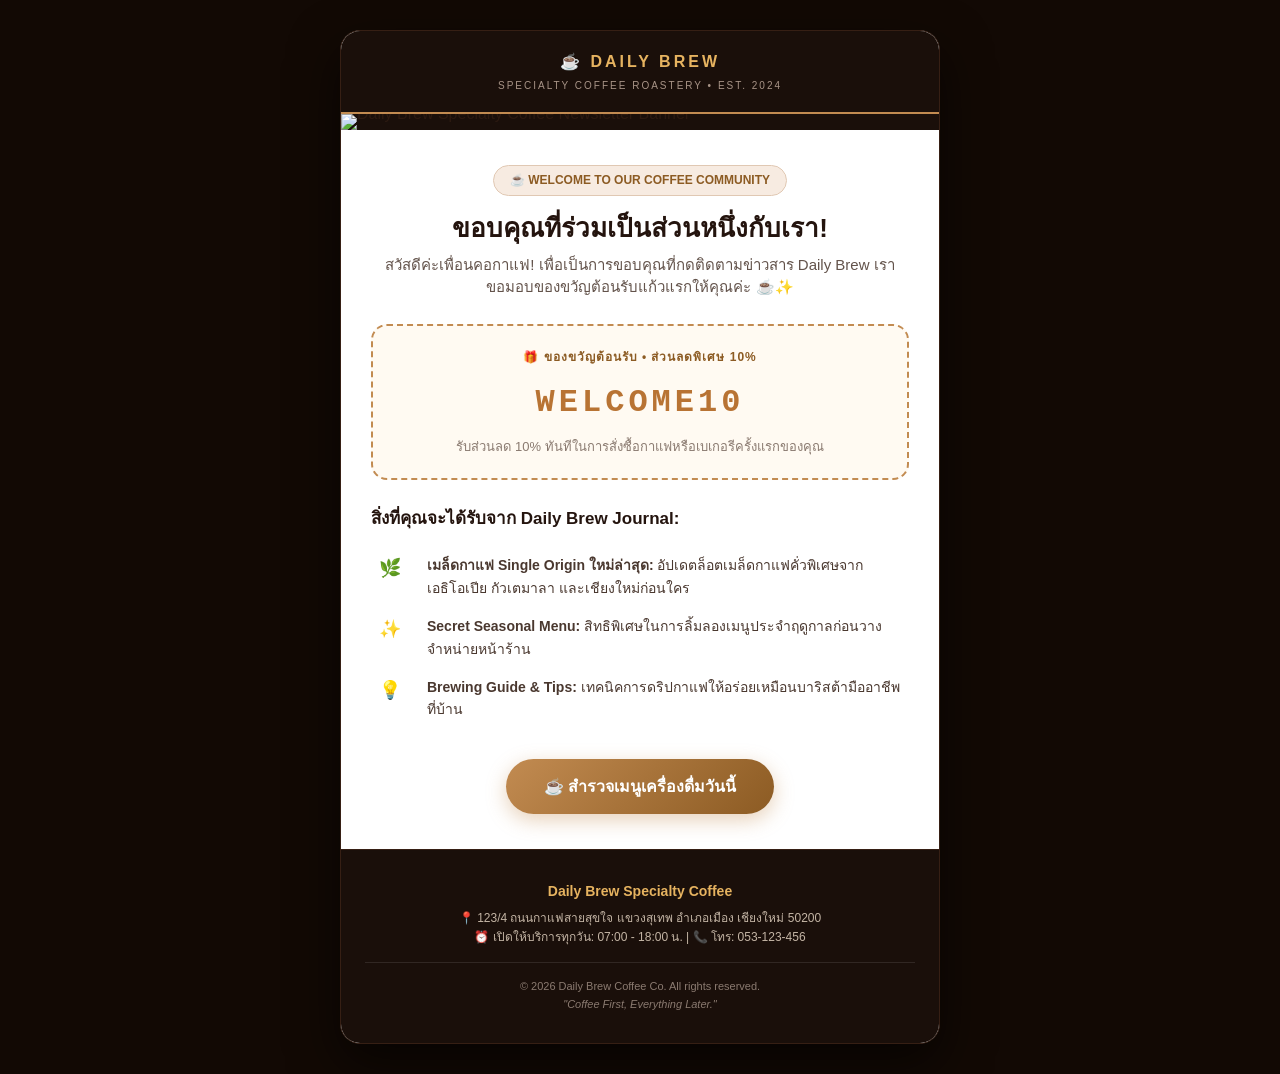
==== email-template-newsletter.html @ e8ef7250 "feat(email): add luxury responsive HTML email templates for VIP member and newsletter matching Daily" ====
<!DOCTYPE html>
<html lang="th">
<head>
  <meta charset="UTF-8">
  <meta name="viewport" content="width=device-width, initial-scale=1.0">
  <title>Welcome to Daily Brew Journal</title>
</head>
<body style="margin: 0; padding: 0; background-color: #120904; font-family: 'Prompt', -apple-system, BlinkMacSystemFont, 'Segoe UI', Roboto, Helvetica, Arial, sans-serif; -webkit-font-smoothing: antialiased; line-height: 1.6; color: #2c1a11;">
  
  <!-- Outer Wrapper -->
  <table role="presentation" width="100%" cellspacing="0" cellpadding="0" border="0" style="background-color: #120904; padding: 30px 10px;">
    <tr>
      <td align="center">
        
        <!-- Main Card Container -->
        <table role="presentation" width="100%" cellspacing="0" cellpadding="0" border="0" style="max-width: 600px; background-color: #ffffff; border-radius: 20px; overflow: hidden; box-shadow: 0 20px 50px rgba(0,0,0,0.6); border: 1px solid #361f14;">
          
          <!-- Top Brand Bar -->
          <tr>
            <td style="background-color: #1a0f0a; padding: 18px 24px; text-align: center; border-bottom: 2px solid #c28b51;">
              <div style="font-size: 16px; font-weight: 800; letter-spacing: 3px; color: #e6b360; text-transform: uppercase;">
                ☕ DAILY BREW
              </div>
              <div style="font-size: 10px; color: #a89487; letter-spacing: 2px; text-transform: uppercase; margin-top: 3px;">
                Specialty Coffee Roastery • Est. 2024
              </div>
            </td>
          </tr>

          <!-- Hero Banner Image (Live CDN) -->
          <tr>
            <td style="padding: 0; line-height: 0; background-color: #1a0f0a;">
              <img src="https://cdn.jsdelivr.net/gh/beemcraf/daily-brew@main/assets/email_banner_newsletter.jpg" 
                   alt="Daily Brew Specialty Coffee Newsletter Banner" 
                   width="600" 
                   style="display: block; width: 100%; max-width: 600px; height: auto; border: 0;" />
            </td>
          </tr>

          <!-- Email Content Body -->
          <tr>
            <td style="padding: 35px 30px 25px 30px; background-color: #ffffff;">
              
              <div style="text-align: center; margin-bottom: 24px;">
                <span style="display: inline-block; background-color: #f7ebe1; color: #8c5b23; font-size: 12px; font-weight: 700; padding: 5px 16px; border-radius: 9999px; border: 1px solid #e0c8b3;">
                  ☕ WELCOME TO OUR COFFEE COMMUNITY
                </span>
                <h1 style="color: #24140e; font-size: 26px; font-weight: 800; margin: 16px 0 8px 0; line-height: 1.3;">
                  ขอบคุณที่ร่วมเป็นส่วนหนึ่งกับเรา!
                </h1>
                <p style="color: #63534b; font-size: 15px; margin: 0; line-height: 1.5;">
                  สวัสดีค่ะเพื่อนคอกาแฟ! เพื่อเป็นการขอบคุณที่กดติดตามข่าวสาร Daily Brew เราขอมอบของขวัญต้อนรับแก้วแรกให้คุณค่ะ ☕✨
                </p>
              </div>

              <!-- Welcome Voucher Coupon Box -->
              <div style="background-color: #fffaf2; border: 2px dashed #c28b51; border-radius: 16px; padding: 22px 20px; text-align: center; margin: 25px 0;">
                <div style="color: #8c5b23; font-size: 12px; font-weight: 800; text-transform: uppercase; letter-spacing: 1px;">
                  🎁 ของขวัญต้อนรับ • ส่วนลดพิเศษ 10%
                </div>
                <div style="font-size: 32px; font-weight: 900; color: #b87333; letter-spacing: 4px; margin: 10px 0; font-family: 'Courier New', Courier, monospace;">
                  WELCOME10
                </div>
                <div style="color: #8a7a70; font-size: 13px; line-height: 1.4;">
                  รับส่วนลด 10% ทันทีในการสั่งซื้อกาแฟหรือเบเกอรีครั้งแรกของคุณ
                </div>
              </div>

              <!-- Content Highlights -->
              <div style="margin: 25px 0;">
                <h3 style="color: #24140e; font-size: 17px; font-weight: 800; margin: 0 0 14px 0;">
                  สิ่งที่คุณจะได้รับจาก Daily Brew Journal:
                </h3>
                <table width="100%" cellspacing="0" cellpadding="8" border="0" style="color: #4a382f; font-size: 14px;">
                  <tr>
                    <td width="32" valign="top" style="font-size: 18px;">🌿</td>
                    <td><strong>เมล็ดกาแฟ Single Origin ใหม่ล่าสุด:</strong> อัปเดตล็อตเมล็ดกาแฟคั่วพิเศษจากเอธิโอเปีย กัวเตมาลา และเชียงใหม่ก่อนใคร</td>
                  </tr>
                  <tr>
                    <td width="32" valign="top" style="font-size: 18px;">✨</td>
                    <td><strong>Secret Seasonal Menu:</strong> สิทธิพิเศษในการลิ้มลองเมนูประจำฤดูกาลก่อนวางจำหน่ายหน้าร้าน</td>
                  </tr>
                  <tr>
                    <td width="32" valign="top" style="font-size: 18px;">💡</td>
                    <td><strong>Brewing Guide & Tips:</strong> เทคนิคการดริปกาแฟให้อร่อยเหมือนบาริสต้ามืออาชีพที่บ้าน</td>
                  </tr>
                </table>
              </div>

              <!-- CTA Button -->
              <table role="presentation" width="100%" cellspacing="0" cellpadding="0" border="0" style="margin: 30px 0 10px 0;">
                <tr>
                  <td align="center">
                    <a href="https://beemcraf.github.io/daily-brew/#menu" target="_blank" style="display: inline-block; background: linear-gradient(135deg, #c28b51 0%, #8c5b23 100%); color: #ffffff; font-size: 16px; font-weight: 700; text-decoration: none; padding: 15px 38px; border-radius: 9999px; box-shadow: 0 6px 20px rgba(194,139,81,0.4);">
                      ☕ สำรวจเมนูเครื่องดื่มวันนี้
                    </a>
                  </td>
                </tr>
              </table>

            </td>
          </tr>

          <!-- Store Footer -->
          <tr>
            <td style="background-color: #1a0f0a; color: #ffffff; padding: 30px 24px; text-align: center; border-top: 1px solid #361f14;">
              <div style="font-size: 14px; font-weight: 700; color: #e6b360; margin-bottom: 6px;">
                Daily Brew Specialty Coffee
              </div>
              <div style="font-size: 12px; color: #c4b5a5; line-height: 1.6; margin-bottom: 15px;">
                📍 123/4 ถนนกาแฟสายสุขใจ แขวงสุเทพ อำเภอเมือง เชียงใหม่ 50200<br>
                ⏰ เปิดให้บริการทุกวัน: 07:00 - 18:00 น. | 📞 โทร: 053-123-456
              </div>

              <div style="padding-top: 15px; border-top: 1px solid rgba(255,255,255,0.1); font-size: 11px; color: #8a7a70;">
                © 2026 Daily Brew Coffee Co. All rights reserved.<br>
                <em>"Coffee First, Everything Later."</em>
              </div>
            </td>
          </tr>

        </table>

      </td>
    </tr>
  </table>

</body>
</html>
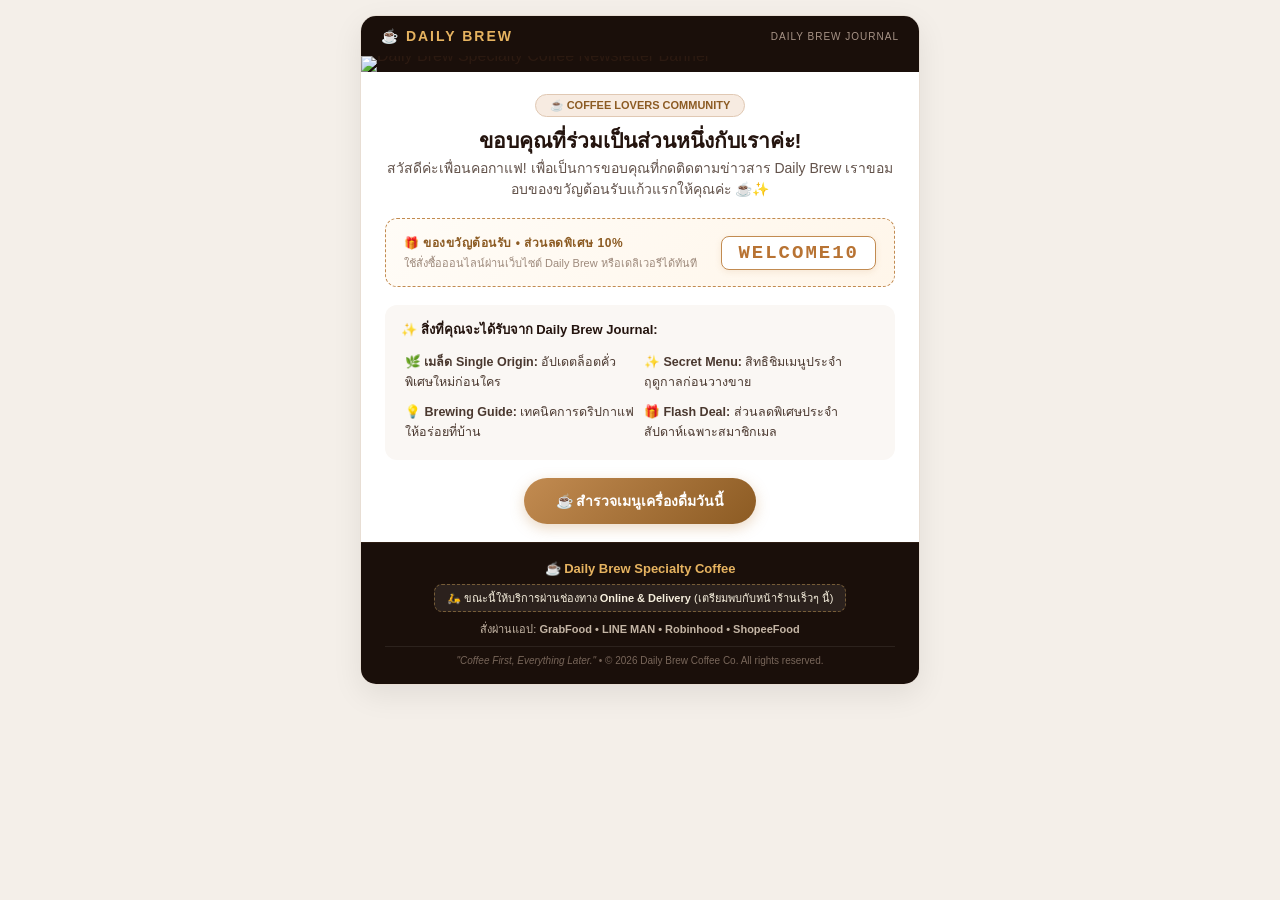
==== commit e279084b: "feat(newsletter): add Daily Brew Journal subscribe section with WELCOME10 coupon and email delivery" ====
--- a/email-template-newsletter.html
+++ b/email-template-newsletter.html
@@ -5,25 +5,29 @@
   <meta name="viewport" content="width=device-width, initial-scale=1.0">
   <title>Welcome to Daily Brew Journal</title>
 </head>
-<body style="margin: 0; padding: 0; background-color: #120904; font-family: 'Prompt', -apple-system, BlinkMacSystemFont, 'Segoe UI', Roboto, Helvetica, Arial, sans-serif; -webkit-font-smoothing: antialiased; line-height: 1.6; color: #2c1a11;">
+<body style="margin: 0; padding: 0; background-color: #f4efe9; font-family: 'Prompt', -apple-system, BlinkMacSystemFont, 'Segoe UI', Roboto, Helvetica, Arial, sans-serif; -webkit-font-smoothing: antialiased; color: #2c1a11;">
   
   <!-- Outer Wrapper -->
-  <table role="presentation" width="100%" cellspacing="0" cellpadding="0" border="0" style="background-color: #120904; padding: 30px 10px;">
+  <table role="presentation" width="100%" cellspacing="0" cellpadding="0" border="0" style="background-color: #f4efe9; padding: 15px 8px;">
     <tr>
       <td align="center">
         
         <!-- Main Card Container -->
-        <table role="presentation" width="100%" cellspacing="0" cellpadding="0" border="0" style="max-width: 600px; background-color: #ffffff; border-radius: 20px; overflow: hidden; box-shadow: 0 20px 50px rgba(0,0,0,0.6); border: 1px solid #361f14;">
+        <table role="presentation" width="100%" cellspacing="0" cellpadding="0" border="0" style="max-width: 560px; background-color: #ffffff; border-radius: 16px; overflow: hidden; box-shadow: 0 10px 30px rgba(0,0,0,0.08); border: 1px solid #e8ded4;">
           
           <!-- Top Brand Bar -->
           <tr>
-            <td style="background-color: #1a0f0a; padding: 18px 24px; text-align: center; border-bottom: 2px solid #c28b51;">
-              <div style="font-size: 16px; font-weight: 800; letter-spacing: 3px; color: #e6b360; text-transform: uppercase;">
-                ☕ DAILY BREW
-              </div>
-              <div style="font-size: 10px; color: #a89487; letter-spacing: 2px; text-transform: uppercase; margin-top: 3px;">
-                Specialty Coffee Roastery • Est. 2024
-              </div>
+            <td style="background-color: #1a0f0a; padding: 12px 20px; text-align: center;">
+              <table width="100%" cellspacing="0" cellpadding="0" border="0">
+                <tr>
+                  <td align="left" style="font-size: 14px; font-weight: 800; letter-spacing: 2px; color: #e6b360;">
+                    ☕ DAILY BREW
+                  </td>
+                  <td align="right" style="font-size: 10px; color: #a89487; letter-spacing: 1px; text-transform: uppercase;">
+                    Daily Brew Journal
+                  </td>
+                </tr>
+              </table>
             </td>
           </tr>
 
@@ -32,66 +36,78 @@
             <td style="padding: 0; line-height: 0; background-color: #1a0f0a;">
               <img src="https://cdn.jsdelivr.net/gh/beemcraf/daily-brew@main/assets/email_banner_newsletter.jpg" 
                    alt="Daily Brew Specialty Coffee Newsletter Banner" 
-                   width="600" 
-                   style="display: block; width: 100%; max-width: 600px; height: auto; border: 0;" />
+                   width="560" 
+                   style="display: block; width: 100%; max-width: 560px; max-height: 180px; object-fit: cover; border: 0;" />
             </td>
           </tr>
 
           <!-- Email Content Body -->
           <tr>
-            <td style="padding: 35px 30px 25px 30px; background-color: #ffffff;">
+            <td style="padding: 22px 24px 18px 24px; background-color: #ffffff;">
               
-              <div style="text-align: center; margin-bottom: 24px;">
-                <span style="display: inline-block; background-color: #f7ebe1; color: #8c5b23; font-size: 12px; font-weight: 700; padding: 5px 16px; border-radius: 9999px; border: 1px solid #e0c8b3;">
-                  ☕ WELCOME TO OUR COFFEE COMMUNITY
+              <div style="text-align: center; margin-bottom: 18px;">
+                <span style="display: inline-block; background-color: #f7ebe1; color: #8c5b23; font-size: 11px; font-weight: 700; padding: 4px 14px; border-radius: 9999px; border: 1px solid #e0c8b3;">
+                  ☕ COFFEE LOVERS COMMUNITY
                 </span>
-                <h1 style="color: #24140e; font-size: 26px; font-weight: 800; margin: 16px 0 8px 0; line-height: 1.3;">
-                  ขอบคุณที่ร่วมเป็นส่วนหนึ่งกับเรา!
-                </h1>
-                <p style="color: #63534b; font-size: 15px; margin: 0; line-height: 1.5;">
+                <h2 style="color: #24140e; font-size: 21px; font-weight: 800; margin: 10px 0 4px 0; line-height: 1.3;">
+                  ขอบคุณที่ร่วมเป็นส่วนหนึ่งกับเราค่ะ!
+                </h2>
+                <p style="color: #63534b; font-size: 14px; margin: 0; line-height: 1.5;">
                   สวัสดีค่ะเพื่อนคอกาแฟ! เพื่อเป็นการขอบคุณที่กดติดตามข่าวสาร Daily Brew เราขอมอบของขวัญต้อนรับแก้วแรกให้คุณค่ะ ☕✨
                 </p>
               </div>
 
               <!-- Welcome Voucher Coupon Box -->
-              <div style="background-color: #fffaf2; border: 2px dashed #c28b51; border-radius: 16px; padding: 22px 20px; text-align: center; margin: 25px 0;">
-                <div style="color: #8c5b23; font-size: 12px; font-weight: 800; text-transform: uppercase; letter-spacing: 1px;">
-                  🎁 ของขวัญต้อนรับ • ส่วนลดพิเศษ 10%
-                </div>
-                <div style="font-size: 32px; font-weight: 900; color: #b87333; letter-spacing: 4px; margin: 10px 0; font-family: 'Courier New', Courier, monospace;">
-                  WELCOME10
-                </div>
-                <div style="color: #8a7a70; font-size: 13px; line-height: 1.4;">
-                  รับส่วนลด 10% ทันทีในการสั่งซื้อกาแฟหรือเบเกอรีครั้งแรกของคุณ
-                </div>
+              <div style="background: linear-gradient(135deg, #fffcf7 0%, #fff6ea 100%); border: 1.5px dashed #c28b51; border-radius: 12px; padding: 14px 18px; margin-bottom: 18px; text-align: center;">
+                <table width="100%" cellspacing="0" cellpadding="0" border="0">
+                  <tr>
+                    <td align="left" valign="middle">
+                      <div style="font-size: 12px; color: #8c5b23; font-weight: 800; text-transform: uppercase; letter-spacing: 0.5px;">
+                        🎁 ของขวัญต้อนรับ • ส่วนลดพิเศษ 10%
+                      </div>
+                      <div style="font-size: 11px; color: #9e8a7c; margin-top: 2px;">
+                        ใช้สั่งซื้อออนไลน์ผ่านเว็บไซต์ Daily Brew หรือเดลิเวอรีได้ทันที
+                      </div>
+                    </td>
+                    <td align="right" valign="middle">
+                      <span style="display: inline-block; background: #ffffff; border: 1.5px solid #c28b51; color: #b87333; font-size: 19px; font-weight: 900; padding: 5px 16px; border-radius: 8px; font-family: 'Courier New', Courier, monospace; letter-spacing: 2px; box-shadow: 0 2px 6px rgba(194,139,81,0.15);">
+                        WELCOME10
+                      </span>
+                    </td>
+                  </tr>
+                </table>
               </div>
 
-              <!-- Content Highlights -->
-              <div style="margin: 25px 0;">
-                <h3 style="color: #24140e; font-size: 17px; font-weight: 800; margin: 0 0 14px 0;">
-                  สิ่งที่คุณจะได้รับจาก Daily Brew Journal:
-                </h3>
-                <table width="100%" cellspacing="0" cellpadding="8" border="0" style="color: #4a382f; font-size: 14px;">
+              <!-- Content Highlights (2x2 Grid) -->
+              <div style="background-color: #faf7f4; border-radius: 12px; padding: 14px 16px; margin-bottom: 18px;">
+                <div style="font-size: 13px; font-weight: 800; color: #24140e; margin-bottom: 8px;">
+                  ✨ สิ่งที่คุณจะได้รับจาก Daily Brew Journal:
+                </div>
+                <table width="100%" cellspacing="0" cellpadding="4" border="0" style="font-size: 12.5px; color: #4a382f;">
                   <tr>
-                    <td width="32" valign="top" style="font-size: 18px;">🌿</td>
-                    <td><strong>เมล็ดกาแฟ Single Origin ใหม่ล่าสุด:</strong> อัปเดตล็อตเมล็ดกาแฟคั่วพิเศษจากเอธิโอเปีย กัวเตมาลา และเชียงใหม่ก่อนใคร</td>
+                    <td width="50%" valign="top">
+                      🌿 <strong>เมล็ด Single Origin:</strong> อัปเดตล็อตคั่วพิเศษใหม่ก่อนใคร
+                    </td>
+                    <td width="50%" valign="top">
+                      ✨ <strong>Secret Menu:</strong> สิทธิชิมเมนูประจำฤดูกาลก่อนวางขาย
+                    </td>
                   </tr>
                   <tr>
-                    <td width="32" valign="top" style="font-size: 18px;">✨</td>
-                    <td><strong>Secret Seasonal Menu:</strong> สิทธิพิเศษในการลิ้มลองเมนูประจำฤดูกาลก่อนวางจำหน่ายหน้าร้าน</td>
-                  </tr>
-                  <tr>
-                    <td width="32" valign="top" style="font-size: 18px;">💡</td>
-                    <td><strong>Brewing Guide & Tips:</strong> เทคนิคการดริปกาแฟให้อร่อยเหมือนบาริสต้ามืออาชีพที่บ้าน</td>
+                    <td width="50%" valign="top" style="padding-top: 6px;">
+                      💡 <strong>Brewing Guide:</strong> เทคนิคการดริปกาแฟให้อร่อยที่บ้าน
+                    </td>
+                    <td width="50%" valign="top" style="padding-top: 6px;">
+                      🎁 <strong>Flash Deal:</strong> ส่วนลดพิเศษประจำสัปดาห์เฉพาะสมาชิกเมล
+                    </td>
                   </tr>
                 </table>
               </div>
 
               <!-- CTA Button -->
-              <table role="presentation" width="100%" cellspacing="0" cellpadding="0" border="0" style="margin: 30px 0 10px 0;">
+              <table role="presentation" width="100%" cellspacing="0" cellpadding="0" border="0">
                 <tr>
                   <td align="center">
-                    <a href="https://beemcraf.github.io/daily-brew/#menu" target="_blank" style="display: inline-block; background: linear-gradient(135deg, #c28b51 0%, #8c5b23 100%); color: #ffffff; font-size: 16px; font-weight: 700; text-decoration: none; padding: 15px 38px; border-radius: 9999px; box-shadow: 0 6px 20px rgba(194,139,81,0.4);">
+                    <a href="https://beemcraf.github.io/daily-brew/#menu" target="_blank" style="display: inline-block; background: linear-gradient(135deg, #c28b51 0%, #8c5b23 100%); color: #ffffff; font-size: 14px; font-weight: 700; text-decoration: none; padding: 12px 32px; border-radius: 9999px; box-shadow: 0 4px 14px rgba(194,139,81,0.35);">
                       ☕ สำรวจเมนูเครื่องดื่มวันนี้
                     </a>
                   </td>
@@ -101,20 +117,25 @@
             </td>
           </tr>
 
-          <!-- Store Footer -->
+          <!-- Store Footer (Matching Website) -->
           <tr>
-            <td style="background-color: #1a0f0a; color: #ffffff; padding: 30px 24px; text-align: center; border-top: 1px solid #361f14;">
-              <div style="font-size: 14px; font-weight: 700; color: #e6b360; margin-bottom: 6px;">
-                Daily Brew Specialty Coffee
+            <td style="background-color: #1a0f0a; color: #a89487; padding: 18px 24px; text-align: center; border-top: 1px solid #2e1d13;">
+              <div style="font-size: 13px; font-weight: 800; color: #e6b360; margin-bottom: 4px;">
+                ☕ Daily Brew Specialty Coffee
               </div>
-              <div style="font-size: 12px; color: #c4b5a5; line-height: 1.6; margin-bottom: 15px;">
-                📍 123/4 ถนนกาแฟสายสุขใจ แขวงสุเทพ อำเภอเมือง เชียงใหม่ 50200<br>
-                ⏰ เปิดให้บริการทุกวัน: 07:00 - 18:00 น. | 📞 โทร: 053-123-456
+              
+              <div style="margin: 8px 0;">
+                <span style="display: inline-block; background: rgba(255,255,255,0.08); border: 1px dashed rgba(230,179,96,0.4); color: #f5eedc; font-size: 11px; padding: 4px 12px; border-radius: 8px;">
+                  🛵 ขณะนี้ให้บริการผ่านช่องทาง <strong>Online & Delivery</strong> (เตรียมพบกับหน้าร้านเร็วๆ นี้)
+                </span>
               </div>
 
-              <div style="padding-top: 15px; border-top: 1px solid rgba(255,255,255,0.1); font-size: 11px; color: #8a7a70;">
-                © 2026 Daily Brew Coffee Co. All rights reserved.<br>
-                <em>"Coffee First, Everything Later."</em>
+              <div style="font-size: 11px; color: #c4b5a5; margin-top: 6px;">
+                สั่งผ่านแอป: <strong>GrabFood • LINE MAN • Robinhood • ShopeeFood</strong>
+              </div>
+
+              <div style="padding-top: 8px; margin-top: 8px; border-top: 1px solid rgba(255,255,255,0.08); font-size: 10px; color: #78665a;">
+                <em>"Coffee First, Everything Later."</em> • © 2026 Daily Brew Coffee Co. All rights reserved.
               </div>
             </td>
           </tr>
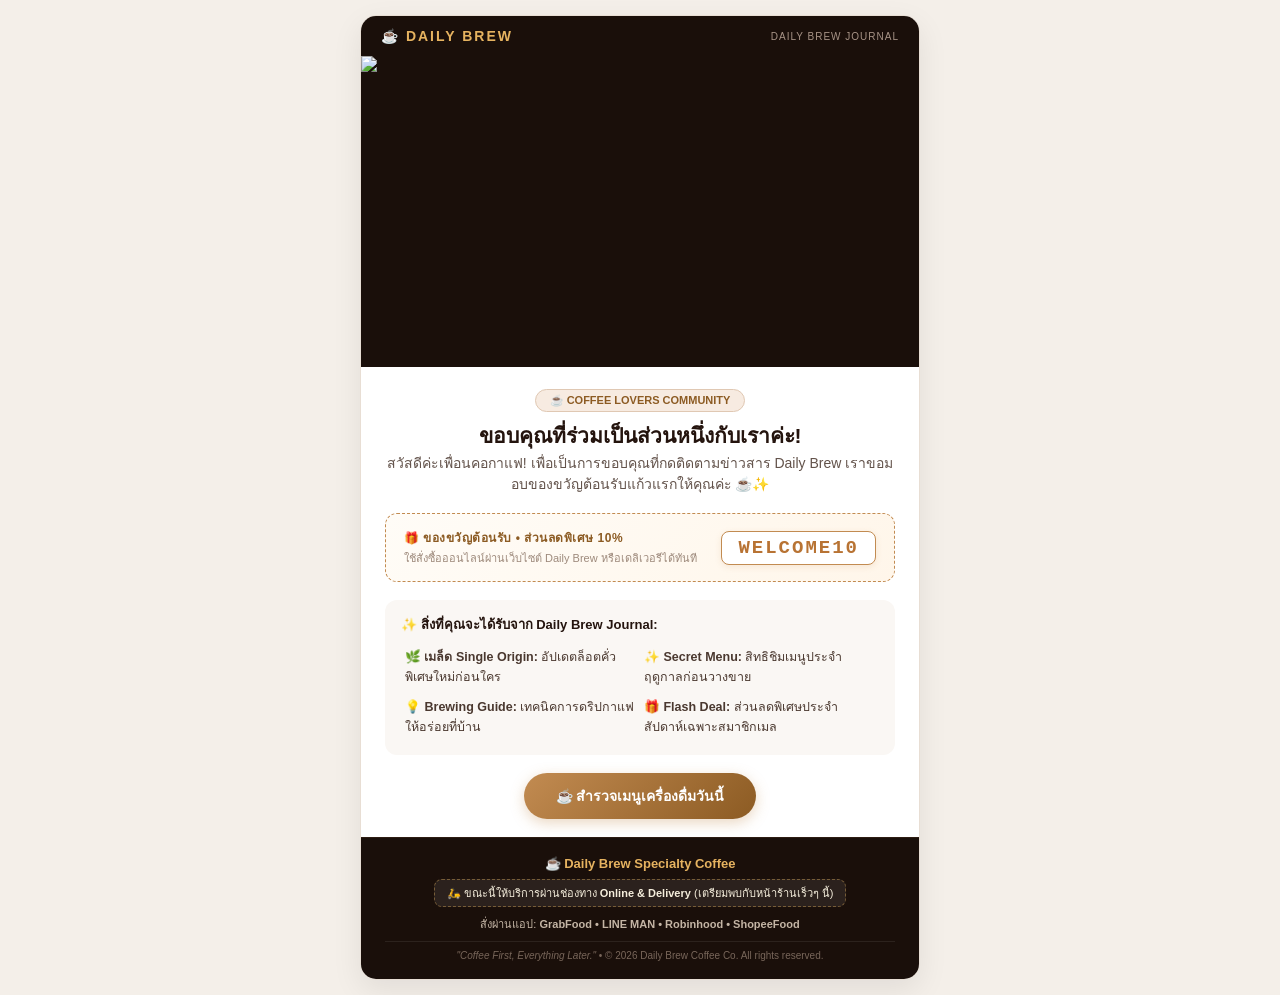
==== commit 0206311e: "fix(email): decouple newsletter 10% coupon from VIP template and fix banner proportions" ====
--- a/email-template-newsletter.html
+++ b/email-template-newsletter.html
@@ -31,13 +31,14 @@
             </td>
           </tr>
 
-          <!-- Hero Banner Image (Live CDN) -->
+          <!-- Hero Banner Image (Live CDN - Natural Proportions) -->
           <tr>
-            <td style="padding: 0; line-height: 0; background-color: #1a0f0a;">
+            <td align="center" style="padding: 0; background-color: #1a0f0a; line-height: 0; font-size: 0;">
               <img src="https://cdn.jsdelivr.net/gh/beemcraf/daily-brew@main/assets/email_banner_newsletter.jpg" 
                    alt="Daily Brew Specialty Coffee Newsletter Banner" 
                    width="560" 
-                   style="display: block; width: 100%; max-width: 560px; max-height: 180px; object-fit: cover; border: 0;" />
+                   height="312" 
+                   style="display: block; width: 100%; max-width: 560px; height: auto; border: 0; outline: none; text-decoration: none;" />
             </td>
           </tr>
 
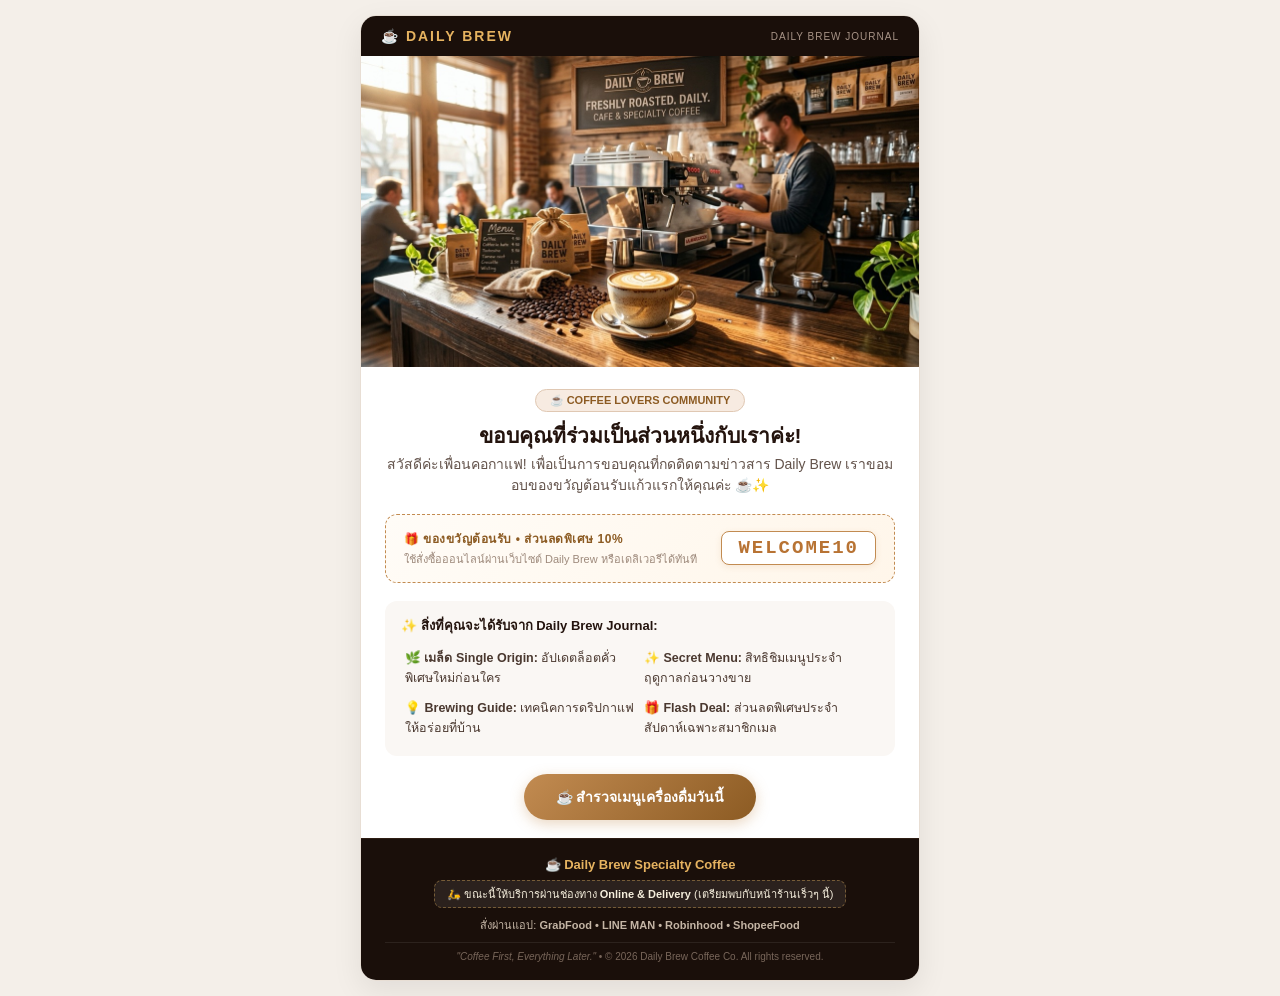
==== commit e2c9c8d3: "fix(email): optimize banner file sizes and embed inline CID attachments for 100% reliable image disp" ====
--- a/email-template-newsletter.html
+++ b/email-template-newsletter.html
@@ -34,7 +34,7 @@
           <!-- Hero Banner Image (Live CDN - Natural Proportions) -->
           <tr>
             <td align="center" style="padding: 0; background-color: #1a0f0a; line-height: 0; font-size: 0;">
-              <img src="https://cdn.jsdelivr.net/gh/beemcraf/daily-brew@main/assets/email_banner_newsletter.jpg" 
+              <img src="https://beemcraf.github.io/daily-brew/assets/email_banner_newsletter.jpg" 
                    alt="Daily Brew Specialty Coffee Newsletter Banner" 
                    width="560" 
                    height="312" 
